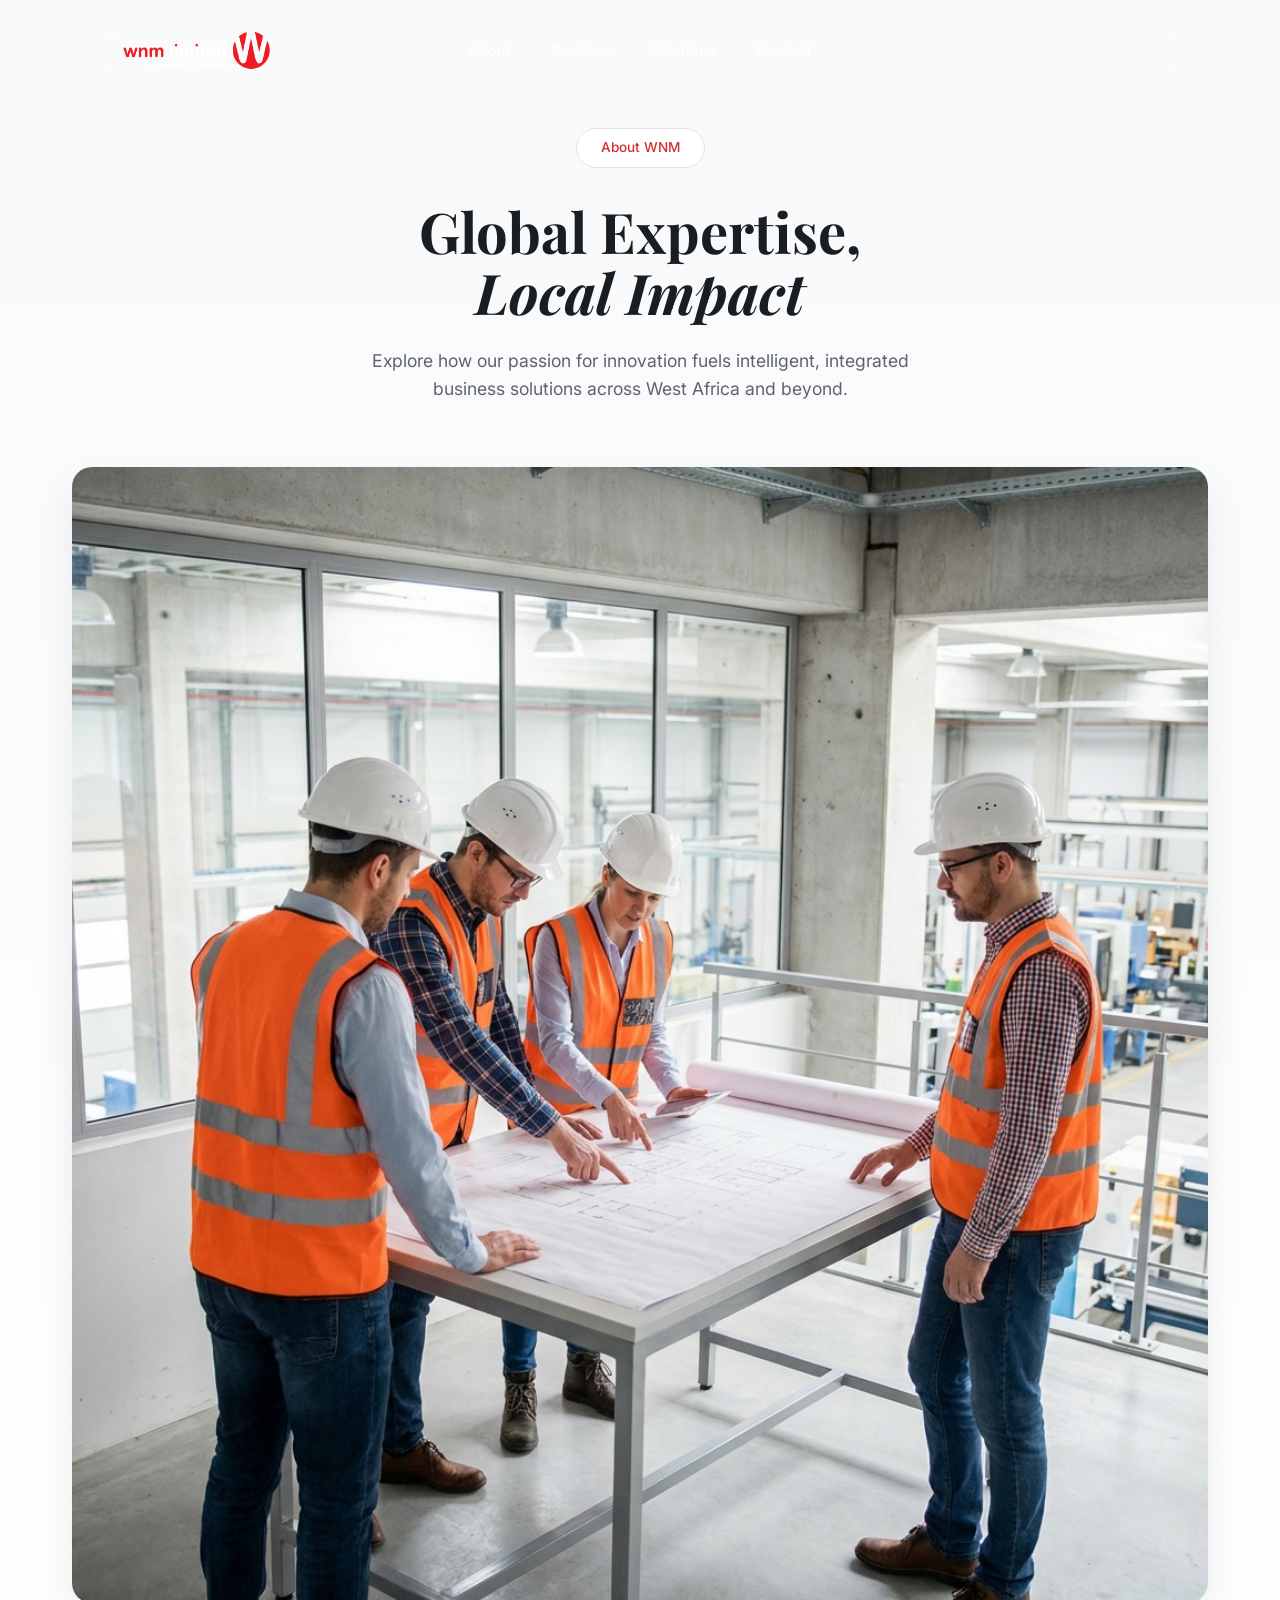
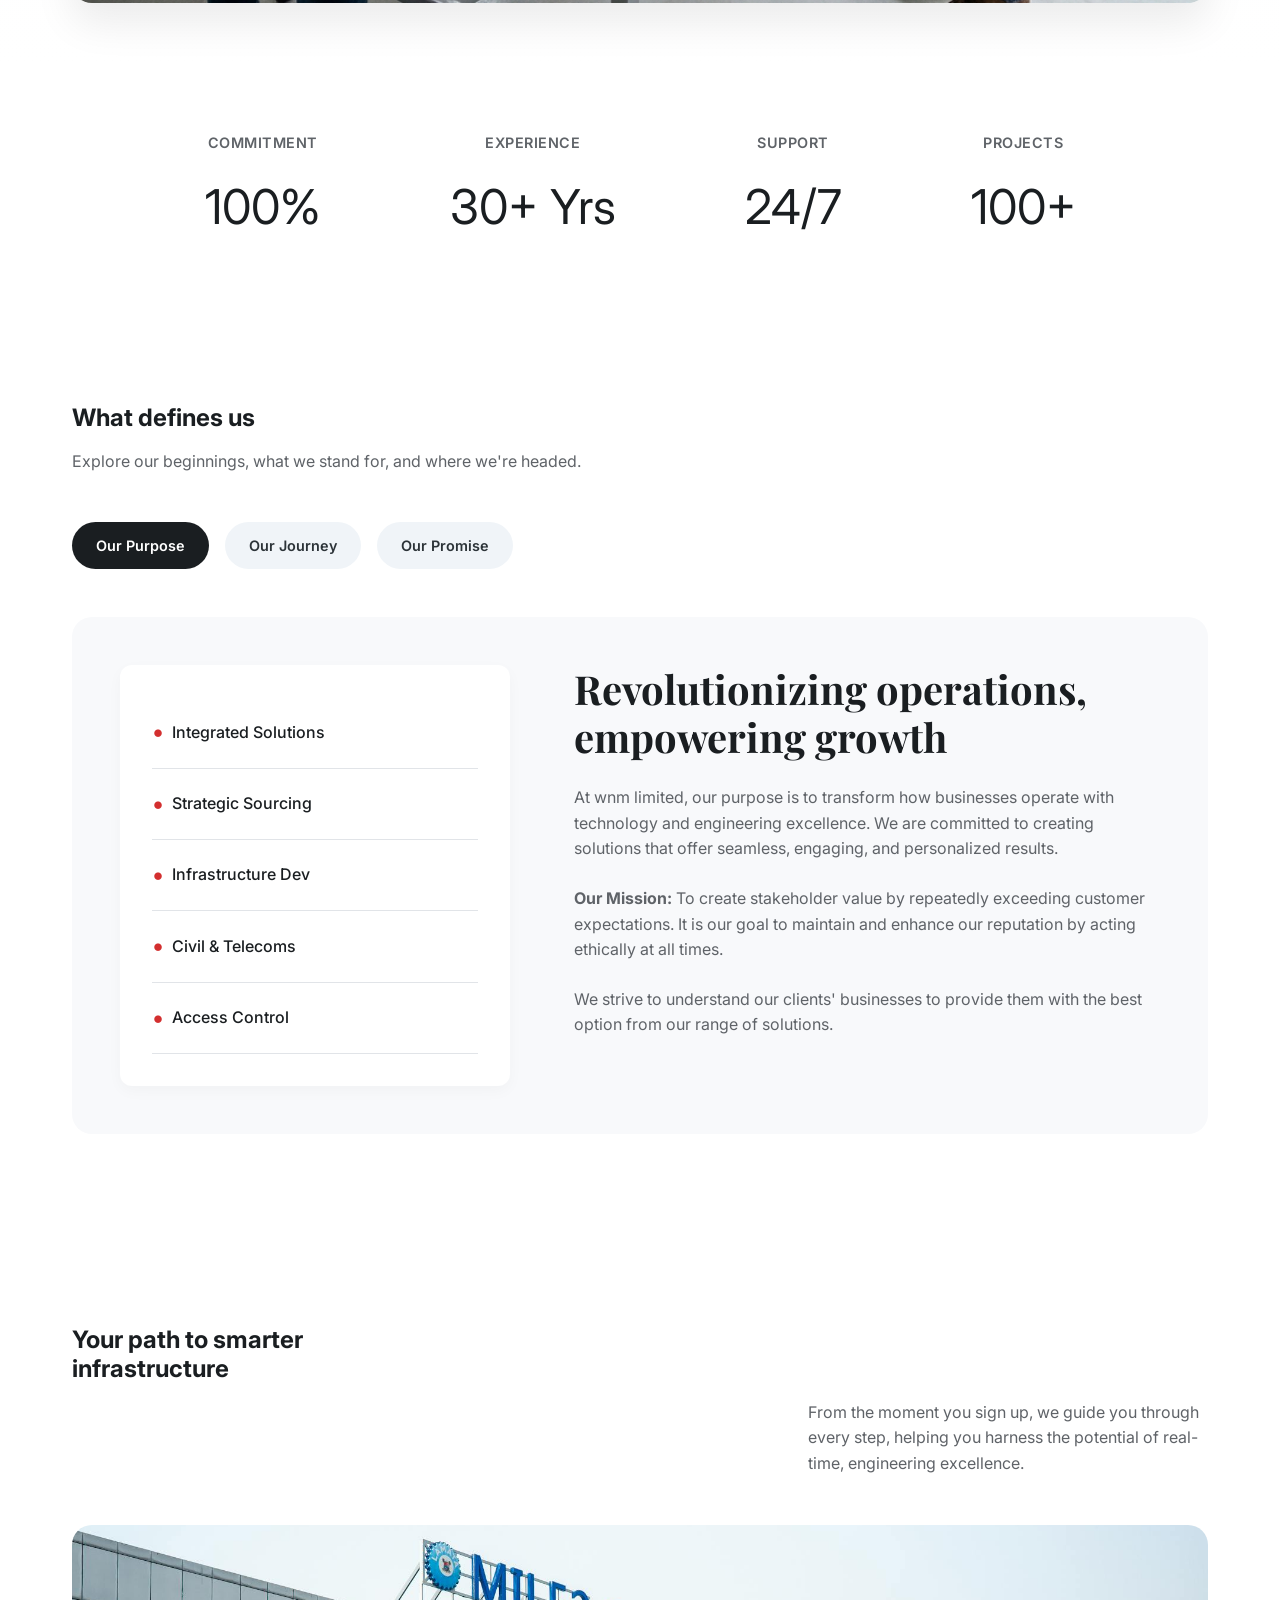
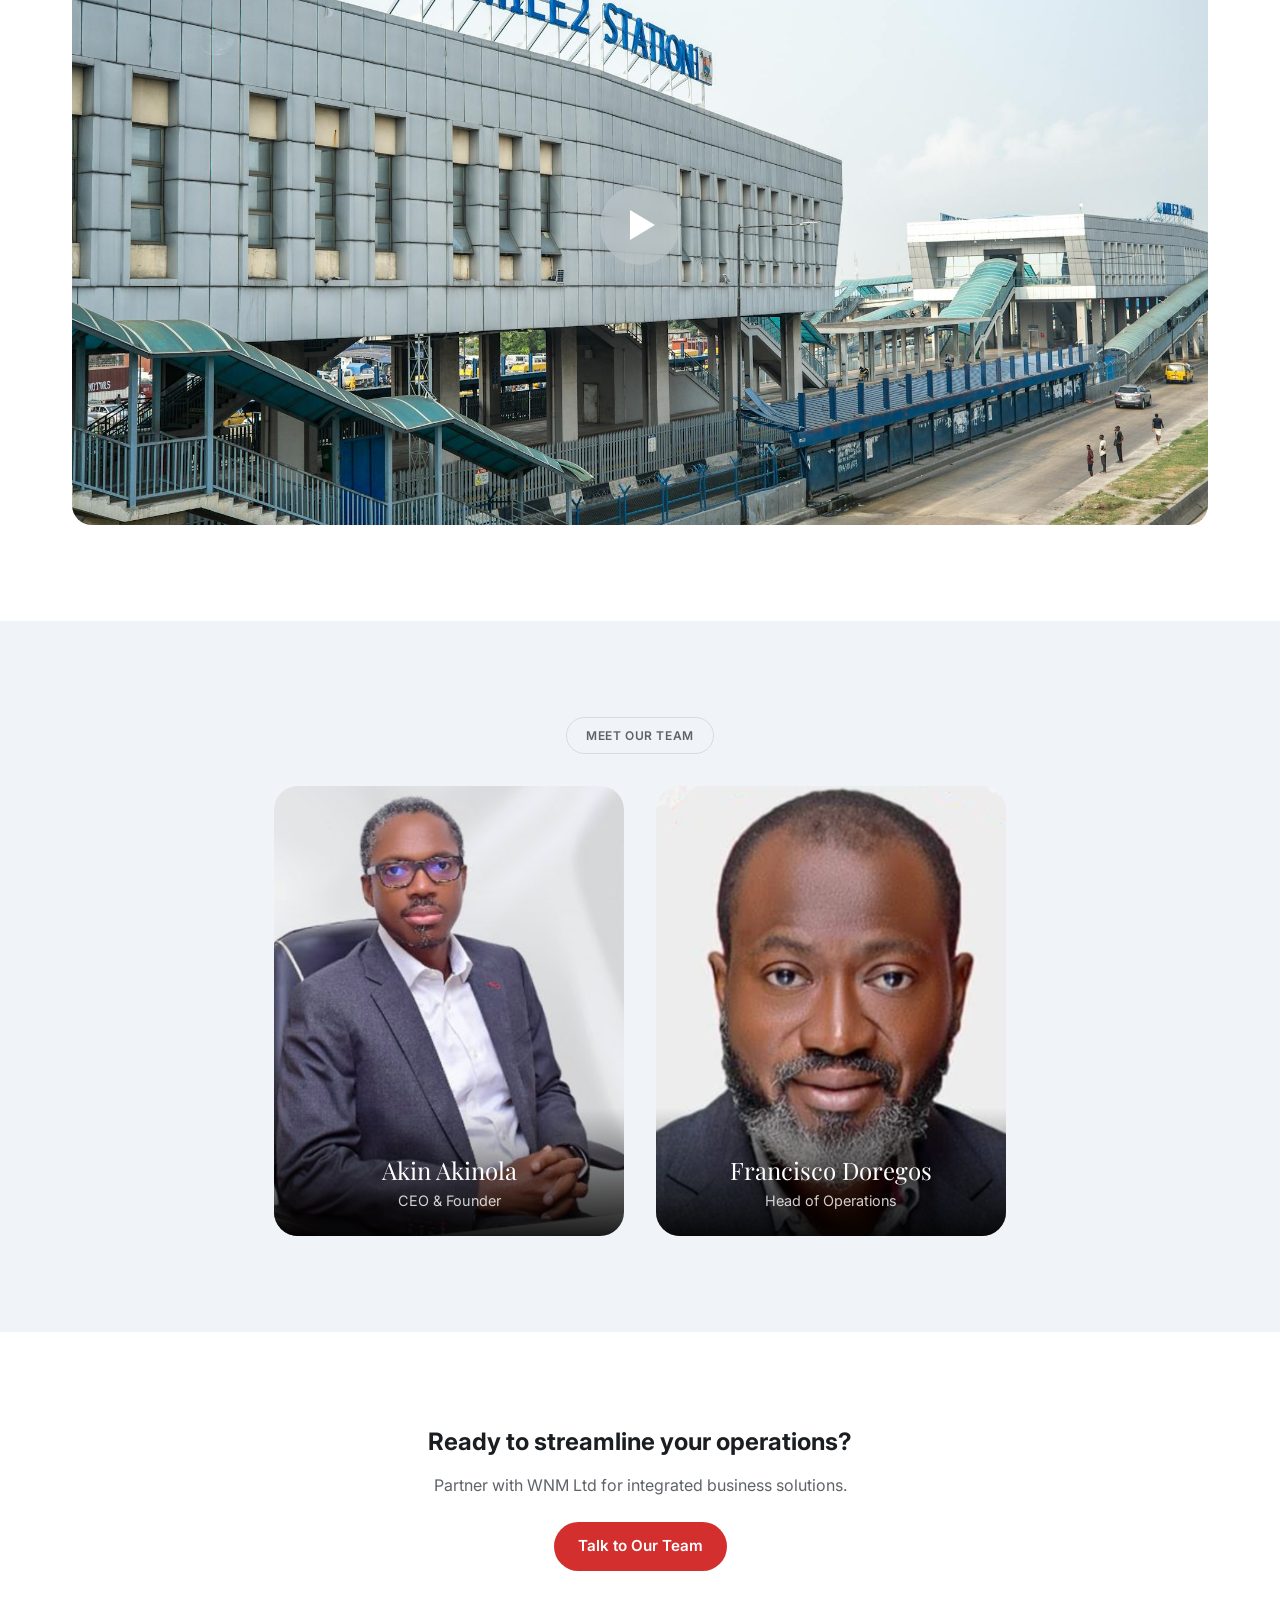
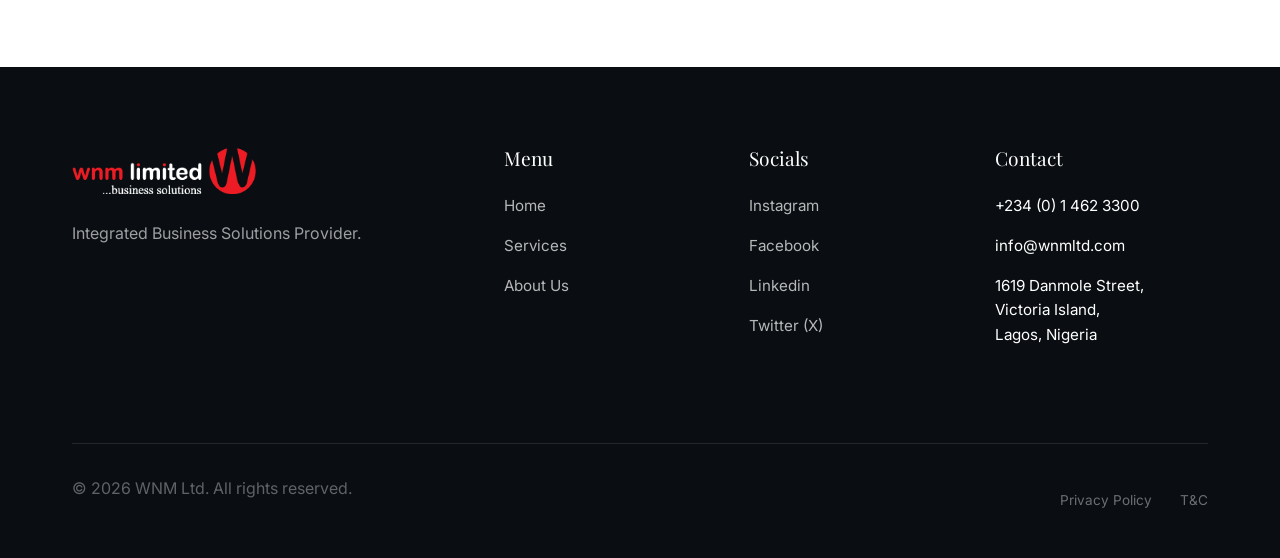
==== about.html @ cbe11daa "Initial commit: WNM Ltd website with modern redesign" ====
<!DOCTYPE html>
<html lang="en">

<head>
    <meta charset="UTF-8">
    <meta name="viewport" content="width=device-width, initial-scale=1.0">
    <meta name="description" content="About WNM Ltd - Integrated Business Solutions Provider.">
    <title>About Us | WNM Ltd</title>
    <link rel="stylesheet" href="style.css">
    <link rel="icon"
        href="data:image/svg+xml,<svg xmlns=%22http://www.w3.org/2000/svg%22 viewBox=%220 0 100 100%22><text y=%22.9em%22 font-size=%2290%22>W</text></svg>">
</head>

<body>

    <!-- Navigation -->
    <header class="site-header">
        <div class="container header-inner">
            <a href="index.html" class="logo">
                <img src="images/wnm-logo.png" alt="WNM Ltd" style="height: 40px;">
            </a>
            <nav class="main-nav">
                <ul>
                    <li><a href="#" class="active">About</a></li>
                    <li><a href="#">Services</a></li>
                    <li><a href="#">Solutions</a></li>
                    <li><a href="#">Contact</a></li>
                </ul>
            </nav>
            <button class="mobile-menu-toggle" aria-label="Toggle navigation">
                <span class="bar"></span>
                <span class="bar"></span>
                <span class="bar"></span>
            </button>
        </div>
    </header>

    <main>
        <!-- Modern Hero Section -->
        <section class="about-modern-hero">
            <div class="container">
                <span class="hero-pill">About WNM</span>
                <h1 class="hero-title-large">Global Expertise,<br><em>Local Impact</em></h1>
                <p class="hero-subtitle">Explore how our passion for innovation fuels intelligent, integrated business
                    solutions across West Africa and beyond.</p>

                <div class="hero-image-wrapper fade-in">
                    <img src="corporate-team.png" alt="WNM Team">
                </div>
            </div>
        </section>

        <!-- Stats Row -->
        <section class="container">
            <div class="stats-modern-row fade-in">
                <div class="stat-modern-item">
                    <p>Commitment</p>
                    <h3>100%</h3>
                </div>
                <div class="stat-modern-item">
                    <p>Experience</p>
                    <h3>30+ Yrs</h3>
                </div>
                <!-- Removed Revenue Stat as requested previously -->
                <div class="stat-modern-item">
                    <p>Support</p>
                    <h3>24/7</h3>
                </div>
                <div class="stat-modern-item">
                    <p>Projects</p>
                    <h3>100+</h3>
                </div>
            </div>
        </section>

        <!-- What Defines Us (Tabs) -->
        <section class="defines-section">
            <div class="container container-narrow">
                <div class="section-header">
                    <h2>What defines us</h2>
                    <p>Explore our beginnings, what we stand for, and where we're headed.</p>
                </div>

                <div class="tab-nav">
                    <div class="tab-pill active">Our Purpose</div>
                    <div class="tab-pill">Our Journey</div>
                    <div class="tab-pill">Our Promise</div>
                </div>

                <div class="defines-grid fade-in">
                    <div class="defines-list">
                        <ul>
                            <li>Integrated Solutions</li>
                            <li>Strategic Sourcing</li>
                            <li>Infrastructure Dev</li>
                            <li>Civil & Telecoms</li>
                            <li>Access Control</li>
                        </ul>
                    </div>
                    <div class="defines-content">
                        <h2>Revolutionizing operations, empowering growth</h2>
                        <p>At wnm limited, our purpose is to transform how businesses operate with technology and
                            engineering excellence. We are committed to creating solutions that offer seamless,
                            engaging, and personalized results.</p>
                        <p><strong>Our Mission:</strong> To create stakeholder value by repeatedly exceeding customer
                            expectations. It is our goal to maintain and enhance our reputation by acting ethically at
                            all times. </p>
                        <p>We strive to understand our clients' businesses to provide them with the best option from our
                            range of solutions.</p>
                    </div>
                </div>
            </div>
        </section>

        <!-- Visual Feature -->
        <section class="feature-visual-section">
            <div class="container">
                <div class="section-header">
                    <h2>Your path to smarter<br>infrastructure</h2>
                    <p style="max-width: 400px; margin-left: auto;">From the moment you sign up, we guide you through
                        every step, helping you harness the potential of real-time, engineering excellence.</p>
                </div>
                <div class="feature-visual-wrapper fade-in">
                    <img src="images/lagos_2.jpg" alt="Lagos Infrastructure">
                    <div class="play-button-overlay">
                        <div class="play-icon"></div>
                    </div>
                </div>
            </div>
        </section>

        <!-- Team Section (Preserved) -->
        <section class="section-padding team-section">
            <div class="container text-center">
                <div class="about-pill center-pill">Meet Our Team</div>

                <div class="team-grid-modern">
                    <!-- Member 1 -->
                    <div class="team-card-modern fade-in">
                        <div class="member-image">
                            <img src="team-akin.png" alt="Akin Akinola">
                        </div>
                        <div class="member-info">
                            <h4>Akin Akinola</h4>
                            <p>CEO & Founder</p>
                        </div>
                    </div>
                    <!-- Member 2 -->
                    <div class="team-card-modern fade-in">
                        <div class="member-image">
                            <img src="team-francisco.png" alt="Francisco Doregos">
                        </div>
                        <div class="member-info">
                            <h4>Francisco Doregos</h4>
                            <p>Head of Operations</p>
                        </div>
                    </div>
                </div>
            </div>
        </section>

        <!-- CTA Section -->
        <section id="contact" class="section-padding cta-section text-center">
            <div class="container fade-in">
                <h2>Ready to streamline your operations?</h2>
                <p>Partner with WNM Ltd for integrated business solutions.</p>
                <div class="btn-group">
                    <a href="mailto:contact@wnmltd.com" class="btn btn-primary">Talk to Our Team</a>
                </div>
            </div>
        </section>

    </main>

    <!-- New Footer -->
    <footer class="site-footer-modern">
        <div class="container">
            <div class="footer-top">
                <div class="footer-brand">
                    <a href="#" class="logo-large">
                        <img src="images/wnm-logo.png" alt="WNM Ltd" style="height: 50px;">
                    </a>
                    <p>Integrated Business Solutions Provider.</p>
                </div>

                <div class="footer-nav">
                    <div class="footer-list">
                        <h5>Menu</h5>
                        <ul>
                            <li><a href="#">Home</a></li>
                            <li><a href="#">Services</a></li>
                            <li><a href="#">About Us</a></li>
                        </ul>
                    </div>

                    <div class="footer-list">
                        <h5>Socials</h5>
                        <ul>
                            <li><a href="https://www.instagram.com/wnmlimited/" target="_blank">Instagram</a></li>
                            <li><a href="https://www.facebook.com/wnmlimited/" target="_blank">Facebook</a></li>
                            <li><a href="https://www.linkedin.com/company/wnm-limited/" target="_blank">Linkedin</a>
                            </li>
                            <li><a href="https://x.com/wnmlimited" target="_blank">Twitter (X)</a></li>
                        </ul>
                    </div>

                    <div class="footer-list">
                        <h5>Contact</h5>
                        <ul>
                            <li>+234 (0) 1 462 3300</li>
                            <li>info@wnmltd.com</li>
                            <li>1619 Danmole Street,<br>Victoria Island,<br>Lagos, Nigeria</li>
                        </ul>
                    </div>
                </div>
            </div>

            <div class="footer-bottom">
                <p>&copy; 2026 WNM Ltd. All rights reserved.</p>
                <div class="footer-links">
                    <a href="#">Privacy Policy</a>
                    <a href="#">T&C</a>
                </div>
            </div>
        </div>
    </footer>

    <script src="script.js"></script>
</body>

</html>
---- style.css ----
/* =========================================
   WNM Ltd - Corporate Identity Design System
   ========================================= */

@import url('https://fonts.googleapis.com/css2?family=Inter:wght@300;400;500;600;700&family=Playfair+Display:ital,wght@0,400;0,600;0,700;1,400&display=swap');

:root {
    /* Color System */
    --color-primary: #1A1E21;
    /* Charcoal Grey */
    --color-primary-light: #2C3338;
    --color-secondary: #F0F2F5;
    /* Soft Grey */
    --color-secondary-dark: #E1E4E8;
    --color-accent: #D32F2F;
    /* Bold Red */
    --color-accent-hover: #B71C1C;
    --color-text-main: #1A1E21;
    --color-text-muted: #5F6368;
    --color-white: #FFFFFF;
    --color-border: #E1E4E8;

    /* Typography */
    --font-main: 'Inter', -apple-system, BlinkMacSystemFont, "Segoe UI", Roboto, Helvetica, Arial, sans-serif;
    --font-serif: 'Playfair Display', serif;

    /* Spacing & Layout */
    --section-spacing: 6rem;
    --container-width: 1200px;
    --container-padding: 2rem;
    --border-radius: 12px;
    /* Increased radius based on ref */

    /* Transitions */
    --transition-fast: 0.2s ease;
    --transition-smooth: 0.4s cubic-bezier(0.25, 0.46, 0.45, 0.94);
}

/* =========================================
   Reset & Base Styles
   ========================================= */

* {
    margin: 0;
    padding: 0;
    box-sizing: border-box;
}

html {
    scroll-behavior: smooth;
    font-size: 16px;
}

body {
    font-family: var(--font-main);
    color: var(--color-text-main);
    background-color: var(--color-white);
    /* Changed to white base */
    line-height: 1.6;
    -webkit-font-smoothing: antialiased;
}

h1,
h2,
h3,
h4,
h5,
h6 {
    line-height: 1.2;
    font-weight: 700;
    color: var(--color-primary);
    margin-bottom: 1rem;
}

p {
    margin-bottom: 1.5rem;
    color: var(--color-text-muted);
    font-size: 1rem;
    max-width: 65ch;
}

a {
    text-decoration: none;
    color: inherit;
    transition: var(--transition-fast);
}

ul {
    list-style: none;
}

img {
    max-width: 100%;
    height: auto;
    display: block;
}

/* =========================================
   Utilities
   ========================================= */

.container {
    width: 100%;
    max-width: var(--container-width);
    margin: 0 auto;
    padding: 0 var(--container-padding);
}

.text-center {
    text-align: center;
}

.bg-light {
    background-color: var(--color-secondary);
}

.btn {
    display: inline-flex;
    align-items: center;
    justify-content: center;
    padding: 0.75rem 1.5rem;
    font-weight: 600;
    font-size: 0.95rem;
    border-radius: 50px;
    /* Pill shape based on ref */
    border: none;
    cursor: pointer;
    transition: var(--transition-fast);
}

.btn-primary {
    background-color: var(--color-accent);
    color: var(--color-white);
}

.btn-primary:hover {
    background-color: var(--color-accent-hover);
    transform: translateY(-1px);
}

.btn-secondary {
    background-color: transparent;
    border: 1px solid var(--color-primary);
    color: var(--color-primary);
}

.btn-secondary:hover {
    background-color: var(--color-primary);
    color: var(--color-white);
}

.section-padding {
    padding: var(--section-spacing) 0;
}

.rounded-img {
    border-radius: var(--border-radius);
}

.shadow-lg {
    box-shadow: 0 20px 40px rgba(0, 0, 0, 0.1);
}

/* =========================================
   Layout Patterns
   ========================================= */

.section-header {
    margin-bottom: 3rem;
}

.section-title {
    font-size: 2.25rem;
    letter-spacing: -0.03em;
}

.section-subtitle {
    display: block;
    color: var(--color-accent);
    text-transform: uppercase;
    font-size: 0.8rem;
    font-weight: 700;
    letter-spacing: 0.1em;
    margin-bottom: 0.5rem;
}

.grid-2 {
    display: grid;
    grid-template-columns: repeat(2, 1fr);
    gap: 2rem;
}

.grid-3 {
    display: grid;
    grid-template-columns: repeat(3, 1fr);
    gap: 2rem;
}

.grid-4 {
    display: grid;
    grid-template-columns: repeat(4, 1fr);
    gap: 1.5rem;
}

.split-section {
    display: grid;
    grid-template-columns: 1fr 1fr;
    align-items: center;
    gap: 5rem;
}

@media (max-width: 900px) {

    .grid-3,
    .grid-4 {
        grid-template-columns: repeat(2, 1fr);
    }

    .split-section {
        grid-template-columns: 1fr;
        gap: 3rem;
    }
}

@media (max-width: 600px) {

    .grid-3,
    .grid-4 {
        grid-template-columns: 1fr;
    }
}

/* =========================================
   Component: Navbar
   ========================================= */
/* =========================================
   Component: Navbar (Floating)
   ========================================= */
.site-header {
    position: fixed;
    top: 20px;
    left: 50%;
    transform: translateX(-50%);
    width: 90%;
    max-width: 1100px;
    background-color: rgba(255, 255, 255, 0.15);
    /* Glass effect */
    backdrop-filter: blur(12px);
    -webkit-backdrop-filter: blur(12px);
    border: 1px solid rgba(255, 255, 255, 0.2);
    border-radius: 50px;
    /* Pill shape */
    z-index: 1000;
    transition: all 0.3s ease;
}

.header-inner {
    display: flex;
    justify-content: space-between;
    align-items: center;
    height: 60px;
    padding: 0 2rem;
    position: relative;
}

.logo {
    font-size: 1.25rem;
    font-weight: 700;
    color: var(--color-white);
    /* White for contrast on header */
    display: flex;
    align-items: center;
    gap: 0.5rem;
    z-index: 2;
    /* Ensure logo is clickable */
}

.logo span {
    color: var(--color-white);
}

.main-nav {
    position: absolute;
    left: 50%;
    transform: translateX(-50%);
    width: auto;
}

.main-nav ul {
    display: flex;
    gap: 2.5rem;
    list-style: none;
    margin: 0;
    padding: 0;
}

.main-nav a {
    font-size: 0.9rem;
    font-weight: 500;
    color: rgba(255, 255, 255, 0.9);
}

.main-nav a:hover {
    color: var(--color-white);
    text-shadow: 0 0 10px rgba(255, 255, 255, 0.5);
}

.mobile-menu-toggle {
    display: none;
    background: none;
    border: none;
    cursor: pointer;
    flex-direction: column;
    gap: 5px;
}

.bar {
    width: 25px;
    height: 2px;
    background: var(--color-primary);
}

@media (max-width: 768px) {
    .main-nav {
        position: fixed;
        top: 70px;
        left: 0;
        width: 100%;
        background: var(--color-white);
        border-bottom: 1px solid var(--color-border);
        padding: 2rem;
        transform: translateY(-100%);
        opacity: 0;
        transition: var(--transition-smooth);
        pointer-events: none;
    }

    .main-nav.active {
        transform: translateY(0);
        opacity: 1;
        pointer-events: all;
    }

    .main-nav ul {
        flex-direction: column;
        align-items: center;
    }

    .mobile-menu-toggle {
        display: flex;
    }
}

/* =========================================
   Component: Hero
   ========================================= */
.hero-section {
    position: relative;
    height: 100vh;
    /* Full screen */
    min-height: 700px;
    display: flex;
    align-items: center;
    margin-top: 0;
    /* Reset margin since header is floating */
    padding-top: 80px;
    /* Space for the header */
}

.hero-slideshow {
    position: absolute;
    top: 0;
    left: 0;
    width: 100%;
    height: 100%;
    z-index: -1;
    overflow: hidden;
}

.hero-slide {
    position: absolute;
    top: 0;
    left: 0;
    width: 100%;
    height: 100%;
    background-size: cover;
    background-position: center;
    opacity: 0;
    transition: opacity 1s ease-in-out;
}

.hero-slide.active {
    opacity: 1;
}

.hero-slideshow .overlay {
    position: absolute;
    top: 0;
    left: 0;
    width: 100%;
    height: 100%;
    background: rgba(0, 0, 0, 0.4);
    z-index: 1;
    /* Above slides, below content */
}

.hero-container {
    position: relative;
    z-index: 2;
    /* Ensure content is above overlay */
    width: 100%;
}

.hero-split {
    display: grid;
    grid-template-columns: 1.2fr 0.8fr;
    gap: 4rem;
    align-items: flex-end;
    padding-bottom: 2rem;
}

.hero-left h1 {
    font-family: var(--font-serif);
    font-size: 5.5rem;
    line-height: 1.1;
    color: var(--color-white);
    font-weight: 400;
}

.hero-left h1 em {
    font-style: italic;
    font-weight: 400;
}

.hero-right {
    display: flex;
    flex-direction: column;
    justify-content: flex-end;
    align-items: flex-start;
    padding-bottom: 1rem;
}

.hero-right p {
    color: rgba(255, 255, 255, 0.9);
    font-size: 1.1rem;
    margin-bottom: 2rem;
    max-width: 400px;
}

.btn-white {
    background-color: var(--color-white);
    color: var(--color-primary);
    padding: 1rem 2rem;
    border-radius: 50px;
    font-weight: 600;
    display: inline-flex;
    align-items: center;
    gap: 0.5rem;
}

.btn-white:hover {
    background-color: var(--color-secondary);
    transform: translateY(-2px);
}

.arrow-icon {
    font-weight: 400;
}

@media (max-width: 900px) {
    .hero-split {
        grid-template-columns: 1fr;
        gap: 2rem;
    }

    .hero-left h1 {
        font-size: 3.5rem;
    }
}

/* =========================================
   Component: Stats Bar (New)
   ========================================= */
.stats-bar {
    background: var(--color-white);
    padding: 3rem 0;
    border-bottom: 1px solid var(--color-border);
    margin-top: -3rem;
    /* Overlap effect if using shadow, here flush */
    position: relative;
    z-index: 10;
}

.stats-grid {
    display: grid;
    grid-template-columns: repeat(4, 1fr);
    gap: 2rem;
    background: var(--color-white);
    border-radius: var(--border-radius);
    padding: 2rem;
    box-shadow: 0 10px 30px rgba(0, 0, 0, 0.05);
}

.stat-item {
    padding-left: 1rem;
    border-left: 2px solid var(--color-secondary-dark);
}

.stat-icon {
    display: block;
    font-size: 0.9rem;
    font-weight: 700;
    color: var(--color-accent);
    margin-bottom: 0.5rem;
}

.stat-item h4 {
    font-size: 1.1rem;
    margin-bottom: 0.25rem;
}

.stat-item p {
    font-size: 0.9rem;
    margin-bottom: 0;
    line-height: 1.4;
}

@media (max-width: 768px) {
    .stats-grid {
        grid-template-columns: 1fr 1fr;
    }

    .hero-content h1 {
        font-size: 2.5rem;
    }
}

/* =========================================
   Component: Services Grid
   ========================================= */
.service-card {
    background: var(--color-white);
    padding: 2rem;
    border-radius: var(--border-radius);
    border: 1px solid var(--color-border);
    transition: var(--transition-fast);
}

.service-card:hover {
    border-color: var(--color-accent);
    box-shadow: 0 10px 20px rgba(0, 0, 0, 0.05);
}

.icon-box {
    width: 48px;
    height: 48px;
    background: var(--color-secondary);
    color: var(--color-accent);
    display: flex;
    align-items: center;
    justify-content: center;
    border-radius: 8px;
    margin-bottom: 1.5rem;
}

.service-card h3 {
    font-size: 1.1rem;
    margin-bottom: 0.5rem;
}

.service-card p {
    font-size: 0.9rem;
    margin-bottom: 0;
}

/* =========================================
   Component: Feature Rows (Wide Cards)
   ========================================= */
.feature-rows {
    display: flex;
    flex-direction: column;
    gap: 2rem;
}

.feature-row {
    position: relative;
    height: 350px;
    border-radius: var(--border-radius);
    background-size: cover;
    background-position: center;
    overflow: hidden;
    display: flex;
    align-items: flex-end;
}

.feature-overlay {
    background: linear-gradient(to top, rgba(0, 0, 0, 0.9), transparent);
    width: 100%;
    padding: 3rem;
    color: var(--color-white);
}

.feature-overlay h3 {
    color: var(--color-white);
    font-size: 1.75rem;
    margin-bottom: 0.5rem;
}

.feature-overlay p {
    color: rgba(255, 255, 255, 0.8);
    max-width: 500px;
    margin-bottom: 1.5rem;
}

.btn-arrow {
    color: var(--color-white);
    font-weight: 600;
    font-size: 0.9rem;
}

.btn-arrow:hover {
    text-decoration: underline;
}

/* =========================================
   Component: Team Grid
   ========================================= */
.team-card {
    text-align: center;
}

.team-card img {
    width: 200px;
    height: 200px;
    object-fit: cover;
    border-radius: 50%;
    /* Circle portraits */
    margin: 0 auto 1.5rem;
    border: 4px solid var(--color-white);
    box-shadow: 0 5px 15px rgba(0, 0, 0, 0.1);
}

.team-card h4 {
    margin-bottom: 0.25rem;
    font-size: 1.2rem;
}

.team-card p {
    color: var(--color-text-muted);
    font-size: 0.9rem;
}

/* =========================================
   Component: About Section (Stratwell Style)
   ========================================= */
.about-section {
    background-color: #F0F4F8;
    /* Light Grey/Blue */
    padding: 8rem 0;
    position: relative;
    z-index: 10;
}

.about-header {
    max-width: 900px;
    margin: 0 auto 5rem;
    text-align: center;
    display: flex;
    flex-direction: column;
    align-items: center;
}

.about-pill {
    display: inline-flex;
    align-items: center;
    gap: 0.5rem;
    padding: 0.5rem 1.2rem;
    border: 1px solid rgba(0, 0, 0, 0.1);
    border-radius: 50px;
    font-size: 0.75rem;
    font-weight: 600;
    text-transform: uppercase;
    letter-spacing: 0.05em;
    color: var(--color-text-muted);
    background-color: transparent;
    margin-bottom: 2rem;
}


.dot {
    width: 8px;
    height: 8px;
    background-color: var(--color-accent);
    /* Brand Red */

    border-radius: 50%;
}

.about-text {
    font-family: var(--font-serif);
    font-size: 3rem;
    line-height: 1.3;
    color: var(--color-primary);
    font-weight: 400;
}

.accent-italic {
    font-family: var(--font-serif);
    font-style: italic;
    color: var(--color-accent);
    /* Brand Red */

    font-weight: 400;
}

/* Stats Cards */
.stats-grid {
    display: grid;
    grid-template-columns: repeat(4, 1fr);
    gap: 1.5rem;
    margin-top: 3rem;
}

.stat-card {
    background: var(--color-white);
    padding: 2.5rem 2rem;
    border-radius: 16px;
    box-shadow: 0 10px 40px rgba(0, 0, 0, 0.04);
    display: flex;
    flex-direction: column;
    align-items: flex-start;
    justify-content: flex-start;
    text-align: left;
    transition: transform 0.3s ease;
    height: 100%;
}

.stat-card:hover {
    transform: translateY(-5px);
}

.stat-number {
    font-family: var(--font-serif);
    font-size: 3.5rem;
    color: var(--color-primary);
    line-height: 1;
    margin-bottom: 1rem;
    display: block;
}

.stat-card p {
    font-size: 0.95rem;
    line-height: 1.5;
    color: var(--color-text-muted);
}

/* =========================================
   Component: Services Section (Redesign)
   ========================================= */
.services-section {
    background-color: #F8F9FA;
    /* Slightly lighter than about for differentiation */
    padding: 8rem 0;
}

.services-wrapper {
    display: grid;
    grid-template-columns: 1fr 1fr 1.2fr;
    gap: 1.5rem;
    margin-top: 4rem;
}

.service-col {
    display: flex;
    flex-direction: column;
    gap: 1.5rem;
}

.service-card-modern {
    background: var(--color-white);
    padding: 2.5rem;
    border-radius: 16px;
    height: 100%;
    transition: var(--transition-fast);
    display: flex;
    flex-direction: column;
    align-items: flex-start;
}

.service-card-modern:hover {
    box-shadow: 0 10px 30px rgba(0, 0, 0, 0.05);
    transform: translateY(-3px);
}

.service-icon {
    width: 48px;
    height: 48px;
    margin-bottom: 1.5rem;
    color: var(--color-accent);
    /* Brand Red */
}

/* SVG Icon styling */
.service-icon svg {
    width: 100%;
    height: 100%;
    stroke-width: 1.5;
}

.service-card-modern h3 {
    font-family: var(--font-serif);
    font-size: 1.5rem;
    color: var(--color-primary);
    margin-bottom: 1rem;
    font-weight: 400;
}

.service-card-modern p {
    font-size: 0.95rem;
    line-height: 1.6;
    color: var(--color-text-muted);
    margin-bottom: 0;
}

/* Large CTA Card */
.service-cta-card {
    position: relative;
    border-radius: 16px;
    overflow: hidden;
    height: 100%;
    min-height: 500px;
    /* Ensure height on mobile if stacked */
    display: flex;
    flex-direction: column;
    justify-content: flex-end;
    padding: 3rem;
    color: var(--color-white);
}

.cta-bg-image {
    position: absolute;
    top: 0;
    left: 0;
    width: 100%;
    height: 100%;
    background-image: url('corporate-team.png');
    /* Reusing existing asset */
    background-size: cover;
    background-position: center;
    z-index: 1;
}

.cta-overlay {
    position: absolute;
    top: 0;
    left: 0;
    width: 100%;
    height: 100%;
    background: linear-gradient(to top, rgba(0, 0, 0, 0.8), rgba(0, 0, 0, 0.2));
    z-index: 2;
}

.cta-content {
    position: relative;
    z-index: 3;
}

.cta-title {
    font-family: var(--font-serif);
    font-size: 2.5rem;
    line-height: 1.1;
    margin-bottom: 2rem;
    color: var(--color-white);
}

.cta-title em {
    font-style: italic;
    font-weight: 400;
}

.btn-cta {
    background-color: var(--color-white);
    color: var(--color-primary);
    padding: 1rem 2rem;
    border-radius: 50px;
    font-weight: 600;
    display: inline-flex;
    align-items: center;
    gap: 0.5rem;
    transition: var(--transition-fast);
}

.btn-cta:hover {
    background-color: var(--color-secondary);
    transform: translateY(-2px);
}

@media (max-width: 900px) {
    .services-wrapper {
        grid-template-columns: 1fr;
    }

    .service-col {
        display: grid;
        grid-template-columns: 1fr 1fr;
    }

    .service-cta-card {
        min-height: 400px;
    }
}

@media (max-width: 600px) {
    .service-col {
        grid-template-columns: 1fr;
    }
}

/* Stats Cards */
.stats-grid {
    display: grid;
    grid-template-columns: repeat(4, 1fr);
    gap: 1.5rem;
    margin-top: 3rem;
}

.stat-card {
    background: var(--color-white);
    padding: 2.5rem 2rem;
    border-radius: 16px;
    box-shadow: 0 10px 40px rgba(0, 0, 0, 0.04);
    display: flex;
    flex-direction: column;
    align-items: flex-start;
    justify-content: flex-start;
    text-align: left;
    transition: transform 0.3s ease;
    height: 100%;
}

.stat-card:hover {
    transform: translateY(-5px);
}

.stat-number {
    font-family: var(--font-serif);
    font-size: 3.5rem;
    color: var(--color-primary);
    line-height: 1;
    margin-bottom: 1rem;
    display: block;
}

.stat-card p {
    font-size: 0.95rem;
    line-height: 1.5;
    color: var(--color-text-muted);
}

@media (max-width: 900px) {
    .about-text {
        font-size: 2rem;
    }

    .stats-grid {
        grid-template-columns: repeat(2, 1fr);
    }
}

@media (max-width: 600px) {
    .stats-grid {
        grid-template-columns: 1fr;
    }
}

/* =========================================
   Footer & Animations
   ========================================= */
.site-footer {
    background: var(--color-primary);
    color: var(--color-white);
    padding: 5rem 0 2rem;
}

.footer-grid {
    display: grid;
    grid-template-columns: 2fr 1fr 1fr 1fr;
    gap: 4rem;
    margin-bottom: 4rem;
}

.footer-logo {
    font-size: 1.5rem;
    font-weight: 700;
    color: var(--color-white);
}

.footer-logo span {
    color: var(--color-accent);
}

.footer-col h4 {
    color: var(--color-white);
    font-size: 1rem;
    opacity: 0.9;
    margin-bottom: 1.5rem;
}

.footer-col a,
.footer-col p {
    color: rgba(255, 255, 255, 0.6);
    font-size: 0.9rem;
    margin-bottom: 0.75rem;
    display: block;
}

.footer-col a:hover {
    color: var(--color-white);
}

.copyright {
    border-top: 1px solid rgba(255, 255, 255, 0.1);
    padding-top: 2rem;
    text-align: center;
    color: rgba(255, 255, 255, 0.3);
    font-size: 0.8rem;
}

.fade-in {
    opacity: 0;
    transform: translateY(20px);
    transition: opacity 0.6s ease-out, transform 0.6s ease-out;
}

.fade-in.visible {
    opacity: 1;
    transform: translateY(0);
}

/* =========================================
   Component: Client Infinite Scroll
   ========================================= */
.client-section {
    padding: 3rem 0;
    max-width: var(--container-width);
    margin: 0 auto;
    border-bottom: 1px solid var(--color-border);
}

.client-container {
    display: flex;
    align-items: center;
    gap: 4rem;
}

.client-label {
    min-width: 250px;
    padding-right: 2rem;
    border-right: 2px solid var(--color-border);
}

.trust-text {
    font-weight: 600;
    color: var(--color-primary);
    font-size: 0.95rem;
    display: block;
    line-height: 1.4;
}

.client-logos-wrapper {
    overflow: hidden;
    position: relative;
    width: 100%;
    /* Fade mask on sides */
    mask-image: linear-gradient(to right, transparent, black 10%, black 90%, transparent);
    -webkit-mask-image: linear-gradient(to right, transparent, black 10%, black 90%, transparent);
}

.client-track {
    display: flex;
    align-items: center;
    gap: 4rem;
    width: max-content;
    animation: scroll-loop 30s linear infinite;
}

.client-track img {
    height: 35px;
    width: auto;
    opacity: 0.6;
    transition: opacity 0.3s ease;
    filter: grayscale(100%);
}

.client-track img:hover {
    opacity: 1;
    filter: grayscale(0%);
}

@keyframes scroll-loop {
    0% {
        transform: translateX(0);
    }

    100% {
        transform: translateX(-33.33%);
        /* Move 1/3 since we have 3 sets */
    }
}

@media (max-width: 900px) {
    .client-container {
        flex-direction: column;
        align-items: flex-start;
        gap: 2rem;
    }

    .client-label {
        border-right: none;
        padding-right: 0;
        border-bottom: 1px solid var(--color-border);
        padding-bottom: 1.5rem;
        width: 100%;
        min-width: auto;
    }

    .client-track {
        gap: 3rem;
    }
}

/* =========================================
   About Page Styles
   ========================================= */
.about-hero {
    background-color: var(--color-primary);
    padding: 10rem 0 6rem;
    color: var(--color-white);
    position: relative;
    overflow: hidden;
    margin-top: 0;
}

.about-hero h1 {
    color: var(--color-white);
    font-size: 4.5rem;
    margin-bottom: 1.5rem;
}

.about-hero p {
    color: rgba(255, 255, 255, 0.8);
    max-width: 700px;
    margin: 0 auto;
    font-size: 1.1rem;
}

.hero-shape {
    position: absolute;
    top: 0;
    left: 0;
    width: 100%;
    height: 100%;
    background: radial-gradient(circle at 10% 20%, rgba(255, 255, 255, 0.05) 0%, transparent 20%),
        radial-gradient(circle at 90% 80%, rgba(255, 255, 255, 0.05) 0%, transparent 20%);
    pointer-events: none;
}

.who-we-are {
    background-color: #F8F9FB;
    /* Light grey */
}

.highlight-text {
    font-size: 1.2rem;
    font-weight: 600;
    color: var(--color-primary);
    margin-top: 2rem;
}

.highlight-text em {
    color: var(--color-accent-hover);
    /* Blue/Purple typically, using accent here */
    font-style: normal;
}

/* Mission Section */
.mission-section {
    background: var(--color-white);
}

.mission-content {
    display: grid;
    grid-template-columns: 1.2fr 1fr;
    gap: 4rem;
    align-items: center;
    margin-top: 3rem;
}

.mission-text h2 {
    font-family: var(--font-serif);
    font-size: 3rem;
    font-weight: 400;
    line-height: 1.2;
}

.mission-text em {
    font-style: italic;
    color: var(--color-accent-hover);
    /* Or brand blue */
}

.stats-row {
    display: grid;
    grid-template-columns: repeat(4, 1fr);
    gap: 1.5rem;
    margin-top: 5rem;
}

.stat-block {
    background: var(--color-white);
    padding: 2rem;
    border-radius: 12px;
    box-shadow: 0 5px 20px rgba(0, 0, 0, 0.03);
}

.stat-value {
    font-family: var(--font-serif);
    font-size: 3rem;
    color: var(--color-primary);
    display: block;
    margin-bottom: 0.5rem;
}

.stat-block p {
    font-size: 0.85rem;
    margin-bottom: 0;
}

/* Modern Team (Faces) */
.team-section {
    background: #F0F4F8;
}

.team-grid-modern {
    display: flex;
    justify-content: center;
    flex-wrap: wrap;
    gap: 2rem;
}

.team-card-modern {
    position: relative;
    border-radius: 24px;
    overflow: hidden;
    height: 450px;
    width: 100%;
    max-width: 350px;
}

.member-image {
    width: 100%;
    height: 100%;
}

.member-image img {
    width: 100%;
    height: 100%;
    object-fit: cover;
    transition: transform 0.4s ease;
}

.team-card-modern:hover .member-image img {
    transform: scale(1.05);
}

.member-info {
    position: absolute;
    bottom: 0;
    left: 0;
    width: 100%;
    background: linear-gradient(to top, rgba(0, 0, 0, 0.9), transparent);
    padding: 3rem 1.5rem 1.5rem;
    color: var(--color-white);
    text-align: center;
}

.member-info h4 {
    color: var(--color-white);
    font-family: var(--font-serif);
    font-size: 1.5rem;
    margin-bottom: 0.25rem;
    font-weight: 400;
}

.member-info p {
    color: rgba(255, 255, 255, 0.8);
    margin-bottom: 0;
    font-size: 0.9rem;
}

/* =========================================
   Modern Footer Reference
   ========================================= */
.site-footer-modern {
    background-color: #0A0E12;
    /* Dark Navy/Black */
    color: var(--color-white);
    padding: 5rem 0 2rem;
    font-size: 0.95rem;
}

.footer-top {
    display: grid;
    grid-template-columns: 1fr 2fr;
    gap: 5rem;
    margin-bottom: 5rem;
}

.footer-brand p {
    color: rgba(255, 255, 255, 0.6);
    margin-top: 1.5rem;
    max-width: 300px;
}

.footer-nav {
    display: grid;
    grid-template-columns: repeat(3, 1fr);
    gap: 2rem;
}

.footer-list h5 {
    color: var(--color-white);
    font-family: var(--font-serif);
    font-size: 1.2rem;
    font-weight: 400;
    margin-bottom: 1.5rem;
}

.footer-list ul li {
    margin-bottom: 1rem;
}

.footer-list a {
    color: rgba(255, 255, 255, 0.7);
    transition: color 0.2s;
}

.footer-list a:hover {
    color: var(--color-white);
}

.footer-bottom {
    border-top: 1px solid rgba(255, 255, 255, 0.1);
    padding-top: 2rem;
    display: flex;
    justify-content: space-between;
    align-items: center;
    color: rgba(255, 255, 255, 0.4);
    font-size: 0.85rem;
}

.footer-links a {
    margin-left: 1.5rem;
    color: rgba(255, 255, 255, 0.4);
}

.logo-large {
    font-size: 1.5rem;
    font-weight: 700;
    color: var(--color-white);
    display: flex;
    align-items: center;
    gap: 0.5rem;
}

.logo-large span {
    color: var(--color-white);
    /* White in footer */
}

@media (max-width: 900px) {
    .mission-content {
        grid-template-columns: 1fr;
        gap: 2rem;
    }

    .stats-row {
        grid-template-columns: 1fr 1fr;
    }

    .footer-top {
        grid-template-columns: 1fr;
        gap: 3rem;
    }

    .footer-nav {
        grid-template-columns: 1fr 1fr;
    }
}

@media (max-width: 600px) {
    .about-hero h1 {
        font-size: 3rem;
    }

    .team-grid-modern {
        grid-template-columns: 1fr;
    }

    .footer-nav {
        grid-template-columns: 1fr;
    }

    .footer-bottom {
        flex-direction: column;
        gap: 1rem;
        text-align: center;
    }

}

/* -------------------------------------------------- */
/* ---------------- Alignment Fixes ----------------- */
/* -------------------------------------------------- */

.cta-content {
    text-align: center;
    display: flex;
    flex-direction: column;
    align-items: center;
    justify-content: center;
    height: 100%;
}

.cta-section p {
    text-align: center;
    margin-left: auto;
    margin-right: auto;
    max-width: 700px;
}

.section-intro {
    max-width: 700px;
    margin-left: auto;
    margin-right: auto;
    text-align: center;
}

/* =========================================
   Redesign: About Page Modern
   ========================================= */

.about-modern-hero {
    padding: 8rem 0 4rem;
    text-align: center;
    background: linear-gradient(to bottom, #F8F9FB, #fff);
}

.hero-pill {
    display: inline-block;
    padding: 0.5rem 1.5rem;
    border: 1px solid var(--color-border);
    border-radius: 50px;
    font-size: 0.85rem;
    color: var(--color-accent);
    margin-bottom: 2rem;
    background: #fff;
    font-weight: 500;
}

.hero-title-large {
    font-size: 3.5rem;
    font-family: var(--font-serif);
    margin-bottom: 1.5rem;
    color: var(--color-primary);
    line-height: 1.1;
}

.hero-subtitle {
    max-width: 600px;
    margin: 0 auto 4rem;
    color: var(--color-text-muted);
    font-size: 1.1rem;
}

.hero-image-wrapper {
    margin: 0 auto;
    max-width: 1200px;
    border-radius: 20px;
    overflow: hidden;
    box-shadow: 0 20px 40px rgba(0, 0, 0, 0.08);
}

.hero-image-wrapper img {
    width: 100%;
    display: block;
}

/* Modern Stats */
.stats-modern-row {
    display: flex;
    justify-content: space-around;
    padding: 4rem 0;
    max-width: 1000px;
    margin: 0 auto;
    text-align: center;
}

.stat-modern-item h3 {
    font-size: 3rem;
    font-weight: 400;
    color: var(--color-primary);
    margin-bottom: 0.5rem;
}

.stat-modern-item p {
    font-size: 0.9rem;
    font-weight: 600;
    color: var(--color-text-muted);
    text-transform: uppercase;
    letter-spacing: 0.5px;
}

/* Defines Us Section */
.defines-section {
    padding: 6rem 0;
}

.tab-nav {
    display: flex;
    gap: 1rem;
    margin-bottom: 3rem;
}

.tab-pill {
    padding: 0.75rem 1.5rem;
    background: #F0F4F8;
    border-radius: 30px;
    font-size: 0.9rem;
    font-weight: 600;
    color: var(--color-primary-light);
    cursor: pointer;
    transition: all 0.3s ease;
}

.tab-pill.active {
    background: var(--color-primary);
    color: var(--color-white);
}

.defines-grid {
    display: grid;
    grid-template-columns: 1fr 1.5fr;
    gap: 4rem;
    background: #F8F9FB;
    padding: 3rem;
    border-radius: 20px;
}

.defines-list {
    background: #fff;
    padding: 2rem;
    border-radius: 12px;
    box-shadow: 0 5px 15px rgba(0, 0, 0, 0.03);
}

.defines-list ul li {
    padding: 1rem 0;
    border-bottom: 1px solid var(--color-border);
    font-weight: 500;
    display: flex;
    align-items: center;
    gap: 0.5rem;
}

.defines-list ul li::before {
    content: '•';
    color: var(--color-accent);
    font-size: 1.5rem;
}

.defines-content h2 {
    font-size: 2.5rem;
    margin-bottom: 1.5rem;
    font-family: var(--font-serif);
}

/* Feature Visual */
.feature-visual-section {
    padding: 6rem 0;
}

.feature-visual-wrapper {
    position: relative;
    border-radius: 20px;
    overflow: hidden;
    height: 600px;
}

.feature-visual-wrapper img {
    width: 100%;
    height: 100%;
    object-fit: cover;
}

.play-button-overlay {
    position: absolute;
    top: 50%;
    left: 50%;
    transform: translate(-50%, -50%);
    width: 80px;
    height: 80px;
    background: rgba(255, 255, 255, 0.2);
    backdrop-filter: blur(10px);
    border-radius: 50%;
    display: flex;
    align-items: center;
    justify-content: center;
}

.play-icon {
    width: 0;
    height: 0;
    border-top: 15px solid transparent;
    border-bottom: 15px solid transparent;
    border-left: 25px solid white;
    margin-left: 5px;
}

@media (max-width: 900px) {
    .stats-modern-row {
        flex-direction: column;
        gap: 2rem;
    }

    .defines-grid {
        grid-template-columns: 1fr;
    }

    .hero-title-large {
        font-size: 2.5rem;
    }
}

/* -------------------------------------------------- */
/* ---------------- Contact Page -------------------- */
/* -------------------------------------------------- */

.contact-hero {
    position: relative;
    padding: 120px 0 100px;
    background: url('hero-bg.jpg') no-repeat center center/cover;
    /* Fallback */
    background-color: var(--color-primary);
    min-height: 80vh;
    display: flex;
    align-items: center;
    overflow: hidden;
}

.contact-hero-overlay {
    position: absolute;
    top: 0;
    left: 0;
    width: 100%;
    height: 100%;
    background: linear-gradient(135deg, rgba(26, 30, 33, 0.95) 0%, rgba(26, 30, 33, 0.8) 100%);
    z-index: 1;
}

.contact-hero-container {
    position: relative;
    z-index: 2;
    display: grid;
    grid-template-columns: 1fr 1fr;
    gap: 4rem;
    align-items: center;
    color: var(--color-white);
}

.contact-text h1 {
    font-size: 3.5rem;
    line-height: 1.1;
    margin-bottom: 3.5rem;
    font-family: var(--font-serif);
}

.contact-text h1 em {
    font-style: italic;
    color: var(--color-white);
    /* Keep white for contrast */
    font-family: var(--font-serif);
}

.contact-text p {
    font-size: 1.1rem;
    opacity: 0.9;
    max-width: 450px;
    margin-bottom: 2rem;
}

.contact-direct .contact-item {
    display: flex;
    align-items: center;
    gap: 1rem;
    font-size: 1.1rem;
    margin-bottom: 1rem;
    opacity: 0.9;
}

.contact-direct .icon {
    font-size: 1.2rem;
}

/* Contact Form */
.contact-form-wrapper {
    background: rgba(255, 255, 255, 0.1);
    backdrop-filter: blur(10px);
    -webkit-backdrop-filter: blur(10px);
    border: 1px solid rgba(255, 255, 255, 0.2);
    border-radius: 16px;
    padding: 2rem;
    box-shadow: 0 20px 40px rgba(0, 0, 0, 0.2);
}

.contact-form .form-row {
    display: grid;
    grid-template-columns: 1fr 1fr;
    gap: 1rem;
    margin-bottom: 1rem;
}

.contact-form label {
    display: block;
    font-size: 0.9rem;
    margin-bottom: 0.5rem;
    opacity: 0.8;
}

.contact-form input,
.contact-form textarea,
.contact-form select {
    width: 100%;
    padding: 0.8rem 1rem;
    background: rgba(255, 255, 255, 0.9);
    border: 1px solid transparent;
    border-radius: 6px;
    font-family: var(--font-main);
    font-size: 1rem;
    color: var(--color-primary);
    transition: all 0.3s ease;
}

.contact-form input:focus,
.contact-form textarea:focus,
.contact-form select:focus {
    outline: none;
    background: var(--color-white);
    box-shadow: 0 0 0 3px rgba(211, 47, 47, 0.3);
}

.contact-form button[type="submit"] {
    margin-top: 1rem;
    width: 100%;
    justify-content: center;
}

/* Office Grid */
.office-grid {
    margin-top: 2rem;
}

.office-card {
    background: var(--color-white);
    padding: 2rem;
    border-radius: 8px;
    box-shadow: 0 5px 15px rgba(0, 0, 0, 0.05);
    transition: transform 0.3s ease;
    border-top: 4px solid var(--color-accent);
}

.office-card:hover {
    transform: translateY(-5px);
}

.office-card h3 {
    font-size: 1.5rem;
    margin-bottom: 0.25rem;
    color: var(--color-primary);
}

.office-card .office-name {
    color: var(--color-text-muted);
    font-weight: 500;
    margin-bottom: 1rem;
    font-size: 1rem;
    text-transform: uppercase;
    letter-spacing: 0.5px;
}

.office-card address {
    font-style: normal;
    line-height: 1.6;
    margin-bottom: 1rem;
    color: var(--color-text-main);
}

.office-card hr {
    border: 0;
    border-top: 1px solid var(--color-border);
    margin: 1rem 0;
}

.office-card p {
    margin-bottom: 0.5rem;
}

/* Responsive Contact */
@media (max-width: 992px) {
    .contact-hero {
        padding-top: 100px;
        min-height: auto;
    }

    .contact-hero-container {
        grid-template-columns: 1fr;
        gap: 3rem;
    }

    .contact-text {
        text-align: center;
    }

    .contact-text h1 {
        font-size: 2.5rem;
    }

    .contact-direct {
        justify-content: center;
        flex-direction: column;
        align-items: center;
    }

    .contact-form .form-row {
        grid-template-columns: 1fr;
        /* Stack inputs on smaller tablets */
    }
}
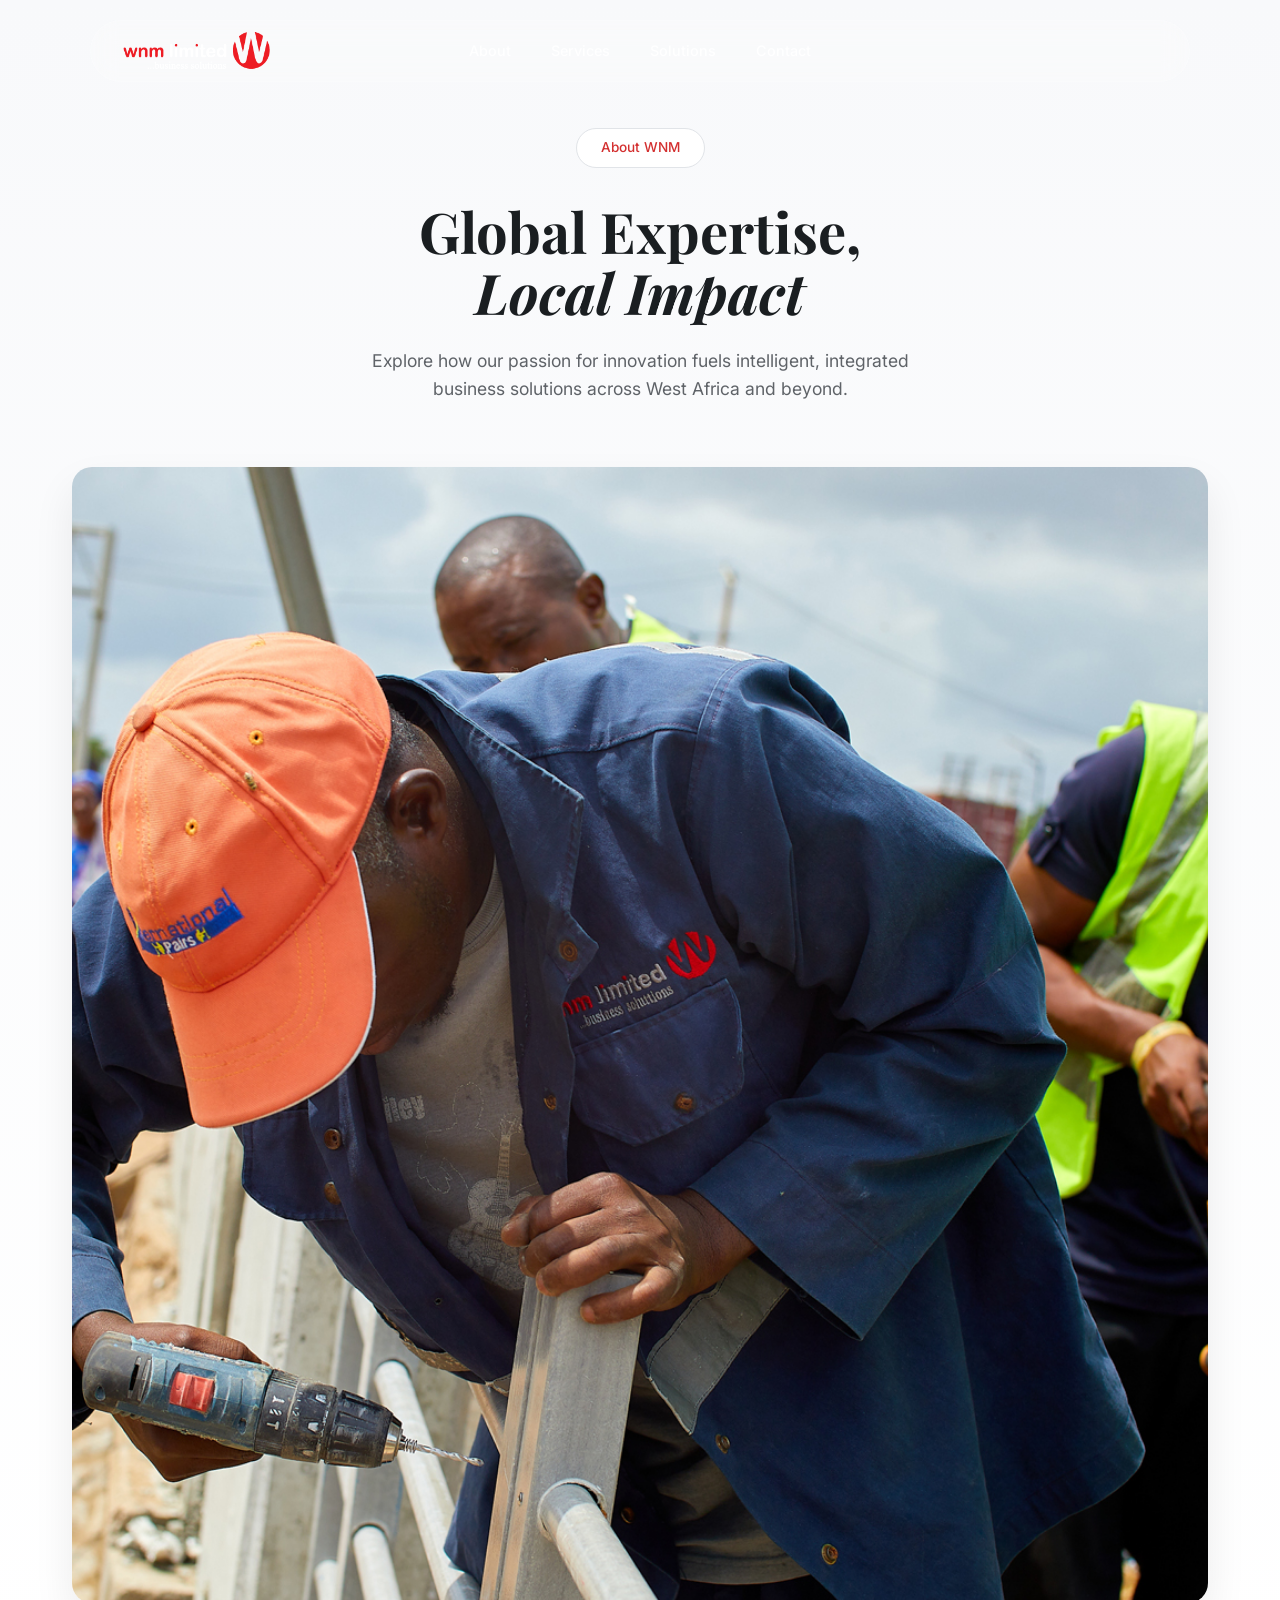
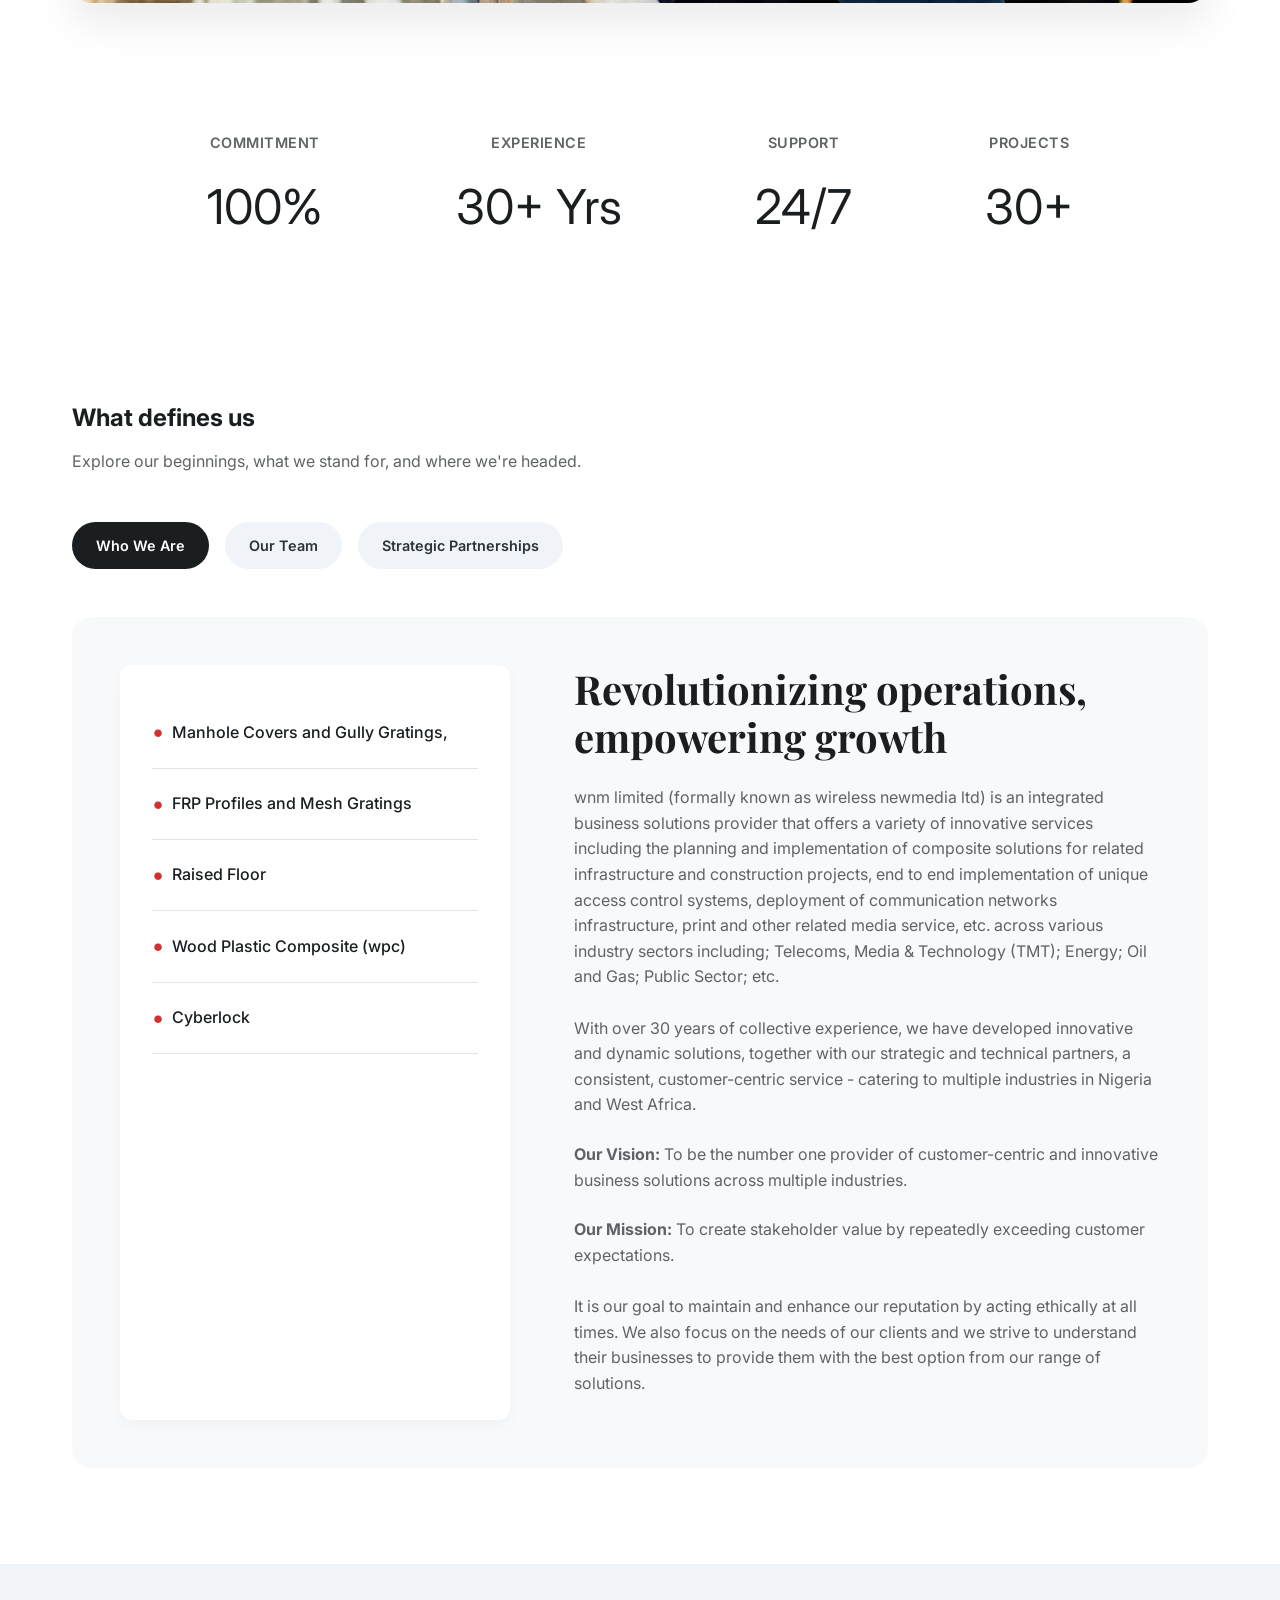
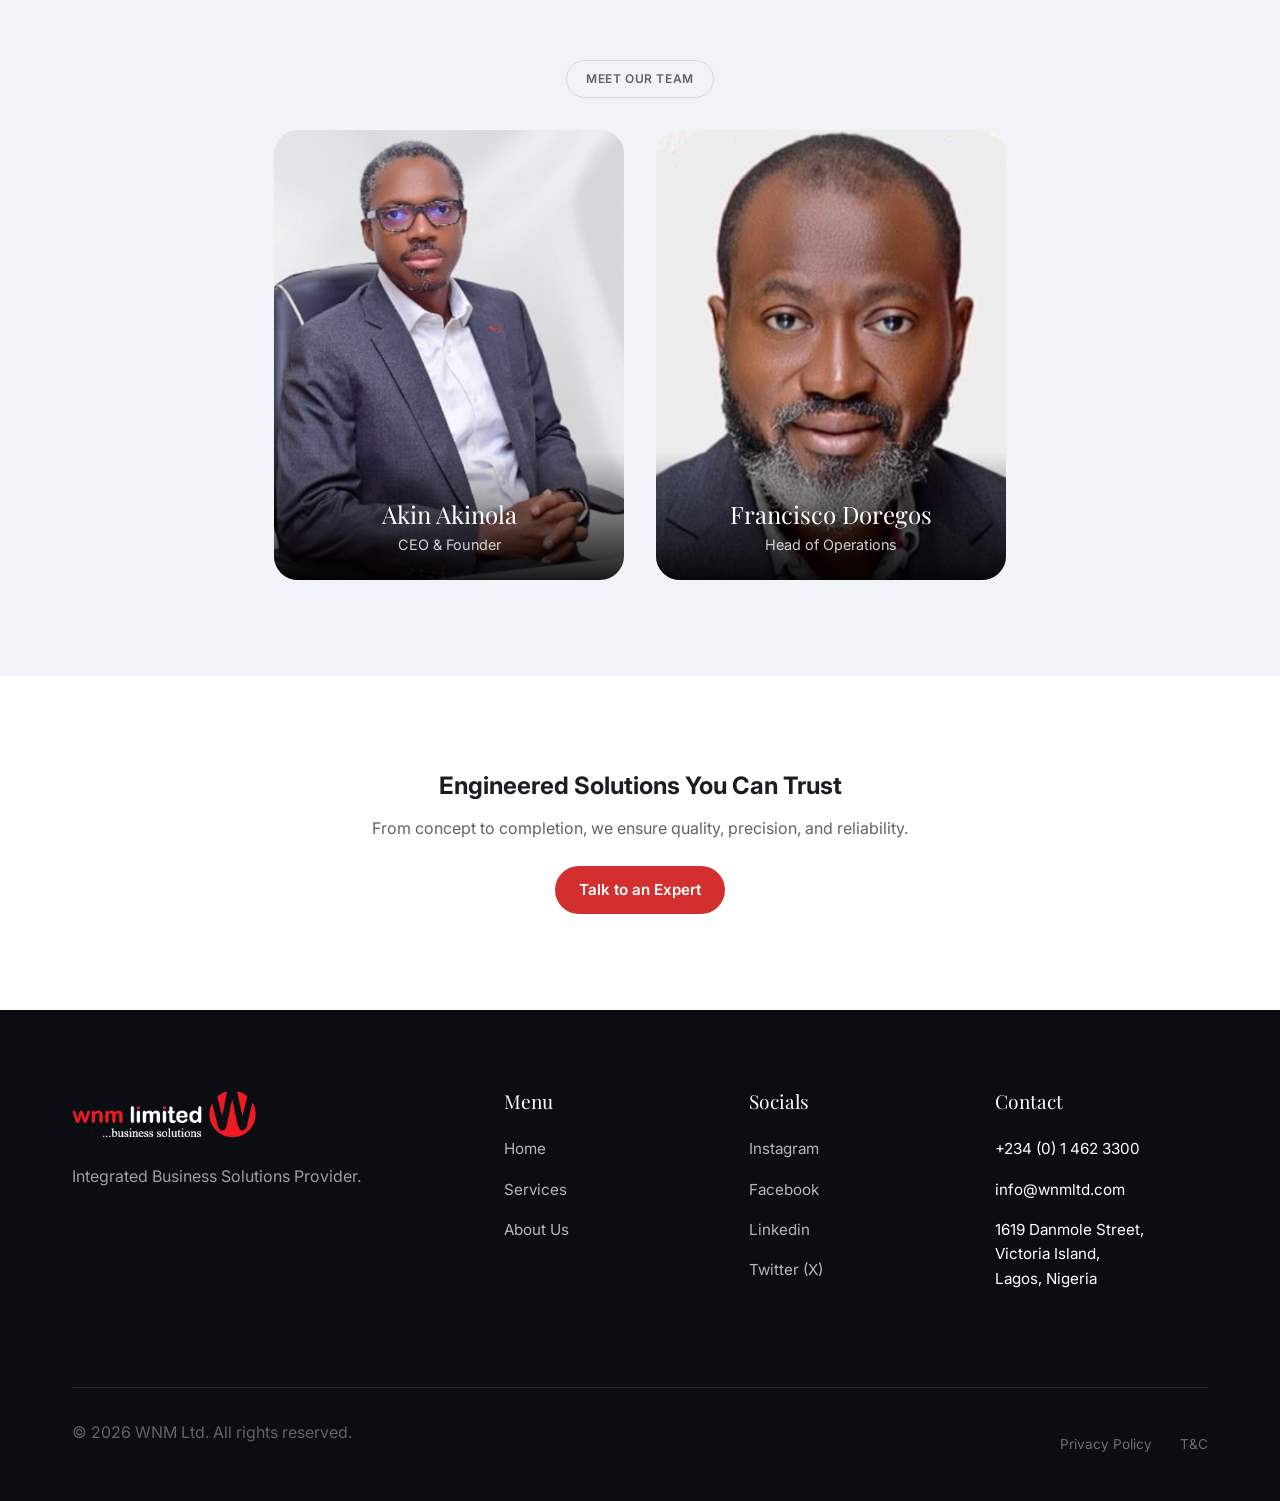
==== commit 80c2f8f3: "I have updated both the home and about us pages respectively" ====
--- a/about.html
+++ b/about.html
@@ -45,7 +45,7 @@
                     solutions across West Africa and beyond.</p>
 
                 <div class="hero-image-wrapper fade-in">
-                    <img src="corporate-team.png" alt="WNM Team">
+                    <img src="images/aboutus/aboutImage1.jpg" alt="WNM Team">
                 </div>
             </div>
         </section>
@@ -68,7 +68,7 @@
                 </div>
                 <div class="stat-modern-item">
                     <p>Projects</p>
-                    <h3>100+</h3>
+                    <h3>30+</h3>
                 </div>
             </div>
         </section>
@@ -82,38 +82,59 @@
                 </div>
 
                 <div class="tab-nav">
-                    <div class="tab-pill active">Our Purpose</div>
-                    <div class="tab-pill">Our Journey</div>
-                    <div class="tab-pill">Our Promise</div>
+                    <div class="tab-pill active">Who We Are</div>
+                    <div class="tab-pill">Our Team</div>
+                    <div class="tab-pill">Strategic Partnerships</div>
                 </div>
 
                 <div class="defines-grid fade-in">
                     <div class="defines-list">
                         <ul>
-                            <li>Integrated Solutions</li>
-                            <li>Strategic Sourcing</li>
-                            <li>Infrastructure Dev</li>
-                            <li>Civil & Telecoms</li>
-                            <li>Access Control</li>
+                            <li>Manhole Covers and Gully Gratings,</li>
+                            <li>FRP Profiles and Mesh Gratings</li>
+                            <li>Raised Floor</li>
+                            <li>Wood Plastic Composite (wpc)</li>
+                            <li>Cyberlock</li>
                         </ul>
                     </div>
                     <div class="defines-content">
                         <h2>Revolutionizing operations, empowering growth</h2>
-                        <p>At wnm limited, our purpose is to transform how businesses operate with technology and
-                            engineering excellence. We are committed to creating solutions that offer seamless,
-                            engaging, and personalized results.</p>
-                        <p><strong>Our Mission:</strong> To create stakeholder value by repeatedly exceeding customer
-                            expectations. It is our goal to maintain and enhance our reputation by acting ethically at
-                            all times. </p>
-                        <p>We strive to understand our clients' businesses to provide them with the best option from our
-                            range of solutions.</p>
+                        <p>
+                        wnm limited (formally known as wireless newmedia ltd) is an 
+                        integrated business solutions provider that offers a variety of 
+                        innovative services including the planning and implementation of 
+                        composite solutions for related infrastructure and construction 
+                        projects, end to end implementation of unique access control systems, 
+                        deployment of communication networks infrastructure, print and other 
+                        related media service, etc. across various industry sectors including; 
+                        Telecoms, Media & Technology (TMT); Energy; Oil and Gas; Public Sector; etc.
+                        <br><br>
+                        With over 30 years of collective experience, we have developed innovative 
+                        and dynamic solutions, together with our strategic and technical partners, 
+                        a consistent, customer-centric service - catering to multiple industries 
+                        in Nigeria and West Africa.
+                        </p>
+                        
+                        <p><strong>Our Vision:</strong> 
+                        To be the number one provider of customer-centric and innovative business 
+                        solutions across multiple industries.
+                        </p>
+                        
+                        <p><strong>Our Mission:</strong> 
+                        To create stakeholder value by repeatedly exceeding customer expectations.
+                        <br><br>
+                        It is our goal to maintain and enhance our reputation by acting ethically 
+                        at all times. We also focus on the needs of our clients and we strive to 
+                        understand their businesses to provide them with the best option from our 
+                        range of solutions.
+                        </p>
                     </div>
                 </div>
             </div>
         </section>
 
         <!-- Visual Feature -->
-        <section class="feature-visual-section">
+        <!-- <section class="feature-visual-section">
             <div class="container">
                 <div class="section-header">
                     <h2>Your path to smarter<br>infrastructure</h2>
@@ -127,7 +148,7 @@
                     </div>
                 </div>
             </div>
-        </section>
+        </section> -->
 
         <!-- Team Section (Preserved) -->
         <section class="section-padding team-section">
@@ -162,10 +183,10 @@
         <!-- CTA Section -->
         <section id="contact" class="section-padding cta-section text-center">
             <div class="container fade-in">
-                <h2>Ready to streamline your operations?</h2>
-                <p>Partner with WNM Ltd for integrated business solutions.</p>
+                <h2>Engineered Solutions You Can Trust</h2>
+                <p>From concept to completion, we ensure quality, precision, and reliability.</p>
                 <div class="btn-group">
-                    <a href="mailto:contact@wnmltd.com" class="btn btn-primary">Talk to Our Team</a>
+                    <a href="mailto:contact@wnmltd.com" class="btn btn-primary">Talk to an Expert</a>
                 </div>
             </div>
         </section>
